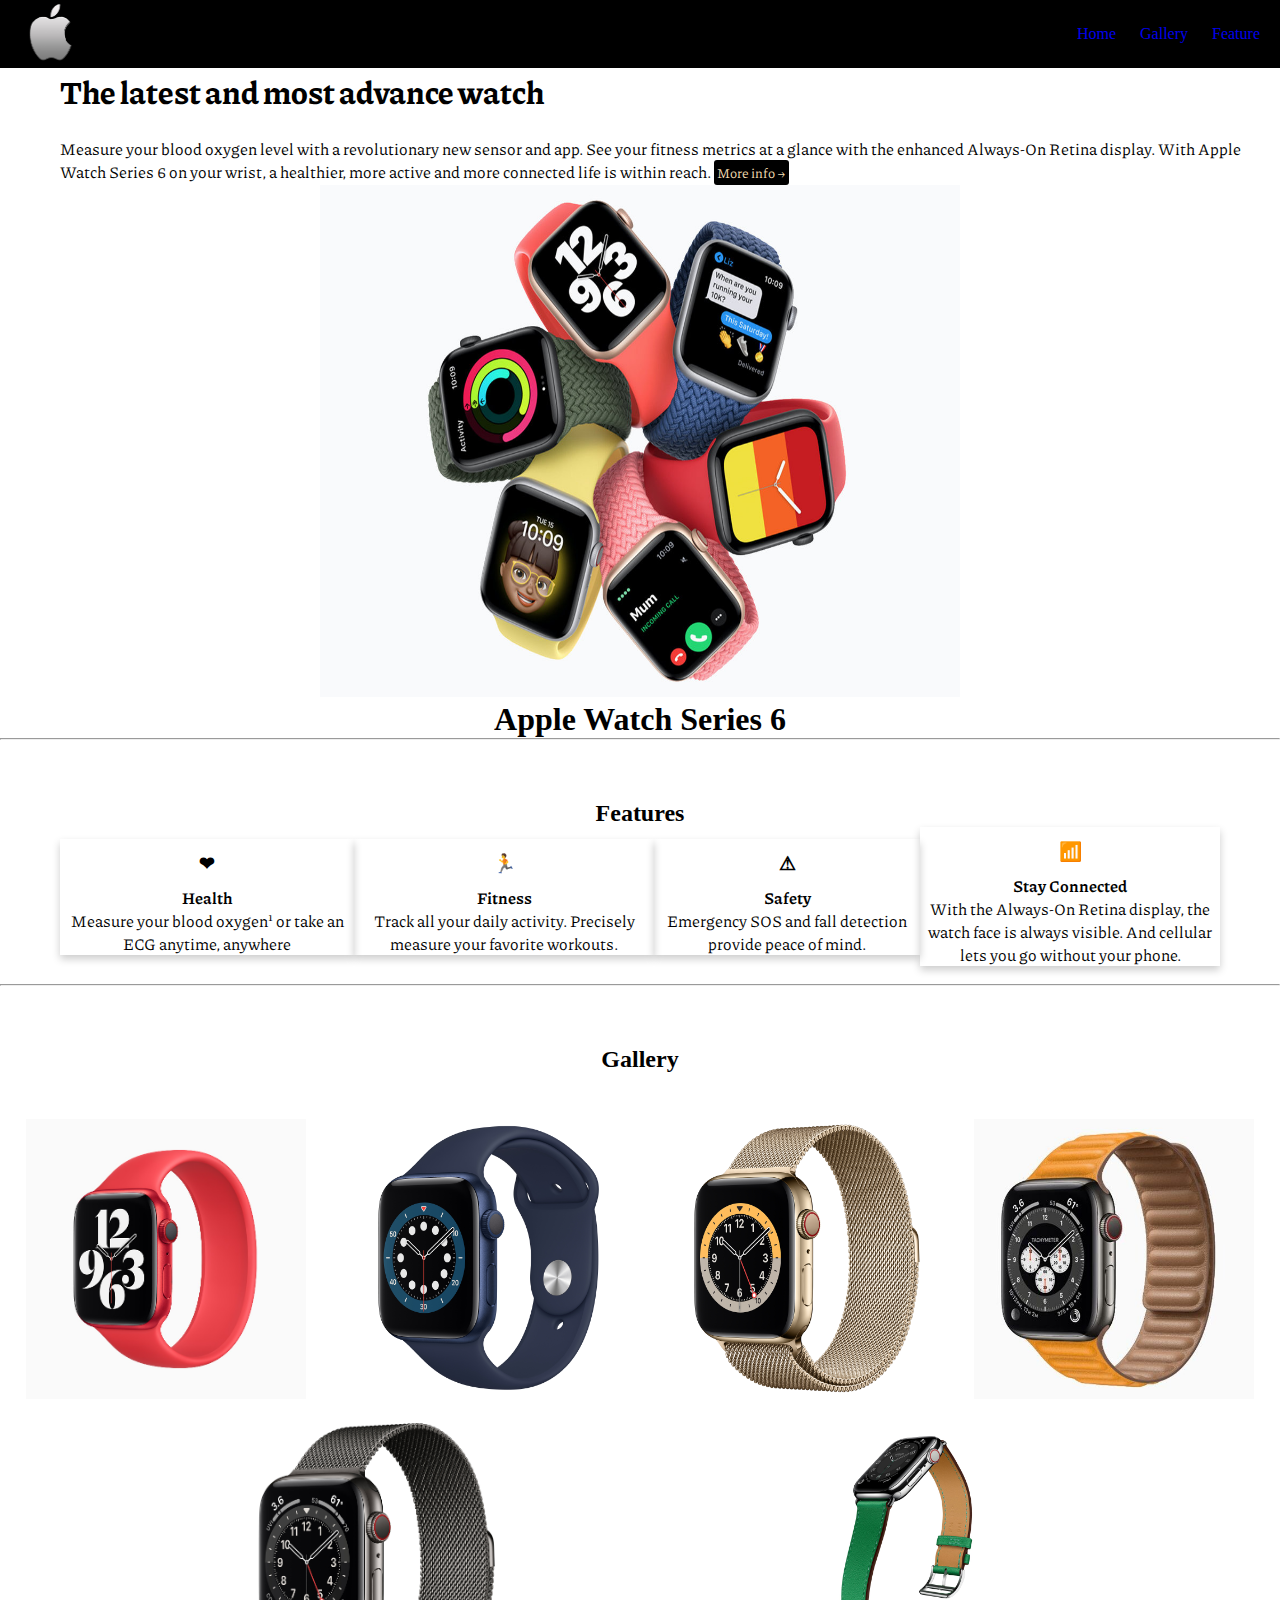
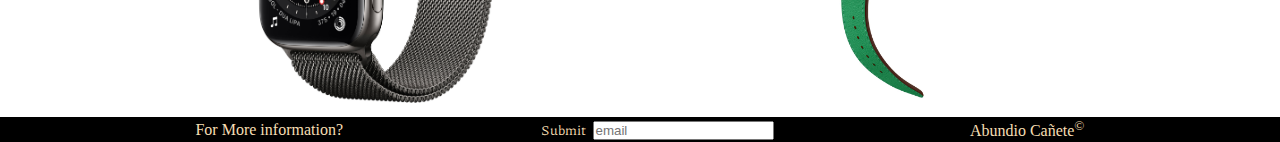
==== Landing page + form/appleWatchSeries6.html @ a5534bf5 "Landing Page" ====
<!DOCTYPE html>
<html lang="en">

<head>
    <meta charset="UTF-8">
    <meta name="viewport" content="width=device-width, initial-scale=1.0">
    <link rel="stylesheet" href="applewatchs6.css">
    <link rel="preconnect" href="https://fonts.gstatic.com">
    <link href="https://fonts.googleapis.com/css2?family=Piazzolla:wght@100;400;700&display=swap" rel="stylesheet">
    <title>Apple Watch Series 6</title>
</head>

<body>
    <header id="header">
        <div class="logo">
            <img src="applelogo.png" id="header-img">
        </div>
        <div class="nav-right">
            <nav id="nav-link">
                <ul>
                    <li><a href="#header">Home</a> </li>
                    <li><a href="#gallery2">Gallery</a> </li>
                    <li><a href="#feat">Feature</a> </li>
                </ul>
            </nav>
        </div>
    </header>
    <section class="Description">
        <div class="desc">
            <h1>The latest and most advance watch</h1><br>
            <p>Measure your blood oxygen level with a revolutionary new sensor and app. See your fitness metrics at a
                glance with the enhanced Always-On Retina display. With Apple Watch Series 6 on your wrist, a healthier,
                more active and more connected life is within reach. <a href=""><button>More info &#x2192;</button></a>
            </p>
        </div>
        <div>
            <img src="applewatch1.jpg" alt="" id="appleWatches">
        </div>
    </section>
    <main id="mainContent">
        <h1 class="appleHead">Apple Watch Series 6</h1>
        <hr>
        <h2 id="feat">Features</h2>
        <div id="features">
             <div class="features2">
                <h3>&#10084;</h3>
                <h4>Health</h4>
                <p>Measure your blood oxygen¹ or take an ECG anytime, anywhere</p>
            </div>
            <div class="features2">
                <h3>&#127939;</h3>
                <h4>Fitness</h4>
                <p>Track all your daily activity. Precisely measure your favorite workouts.</p>
            </div>
            <div class="features2">
                <h3>&#x26A0;</h3>
                <h4>Safety</h4>
                <p>Emergency SOS and fall detection provide peace of mind.</p>
            </div>
            <div class="features2">
                <h3>&#x1f4f6;</h3>
                <h4>Stay Connected</h4>
                <p>With the Always-On Retina display, the watch face is always visible. And cellular lets you go without
                    your phone.</p>
            </div>
        </div>
          <br>
         <hr>
         <h2 id="gallery2">Gallery</h2>
          <br><br>
         <div class="gallery1">
             <div class="Gallery">
                 <img src="applewatch2.jpg" alt="">
             </div>
             <div class="Gallery"><img src="applewatch3.jpg" alt=""></div>
             <div class="Gallery"><img src="applewatch4.jpg" alt=""></div>
             <div class="Gallery"><img src="applewatch5.jpg" alt=""></div>
             <div class="Gallery"><img src="applewatch6.jpg" alt=""></div>
             <div class="Gallery"><img src="applewatch7.jpg" alt=""></div>
         </div>

    </main>
    
    <footer>
        <p>For More information?</p>
        <div>
         <form action="" method="get" class="email">
             <label for="email"><Button>Submit</Button></label>
             <input type="email" name="email" placeholder="email" required> 
         </form>
        </div>
         <div>
            <p>Abundio Cañete<sup>&copy;</sup></p>
        </div>
    </footer>
  

</body>

</html>
---- Landing page + form/applewatchs6.css ----
* {
    margin: 0;
    padding: 0;
    box-sizing: border-box;
}

#header {
    margin: auto;
    display: flex;
    flex-wrap: wrap;
    overflow: hidden;
    display: flex;
    align-items: center;
    justify-content: space-between;
    background: black;
}

#header-img {
    height: 5vw;
    width: 8vw;
}

#nav-link li {
    list-style-type: none;
    color: wheat;
    margin-right: 20px;
    padding: 90px, 10px;
    display: inline-block;
    vertical-align: top;

}

.Description {
    display: flex;
    flex-wrap: wrap;
    align-items: center;
    justify-content: center;
}

#appleWatches {
    height: 40vw;
    width: 50vw;
}

.desc {
    margin-left: 60px;
    font-family: 'Piazzolla', serif;
}

button {
    background-color: black;
    font-family: 'Piazzolla', serif;
    padding: 3px;
    border: none;
    border-radius: 3px;
    color: wheat;
}

.appleHead {
    text-align: center;
}

h2 {
    text-align: center;
    margin-top: 60px;
}

h4 {
    margin-top: 10px;
}

h3 {
    margin-top: 10px;
}
a{
    text-decoration: none;
}

#features {
    display: flex;
    align-items: center;
    justify-content: space-between;
    flex-direction: row;
    margin-right: 60px;
    margin-left: 60px;
    font-family: 'Piazzolla', serif;
}

.features2 {
    box-shadow: 0 4px 8px 0 rgba(0, 0, 0, 0.2);
    max-width: 300px;
    margin: auto;
    display: block; 
    text-align: center;
}
.Gallery img{
    height: 300px;
    min-width: 300px;
    padding:10px;
}
.gallery1{
    display:flex;
    justify-content: space-evenly;
    flex-wrap: wrap;
    min-width: 36.6vw;
}
footer{
    background-color: black;
    color:wheat;
    display:flex;
    flex-wrap: wrap;
    justify-content: space-evenly;
    align-items: center;
}
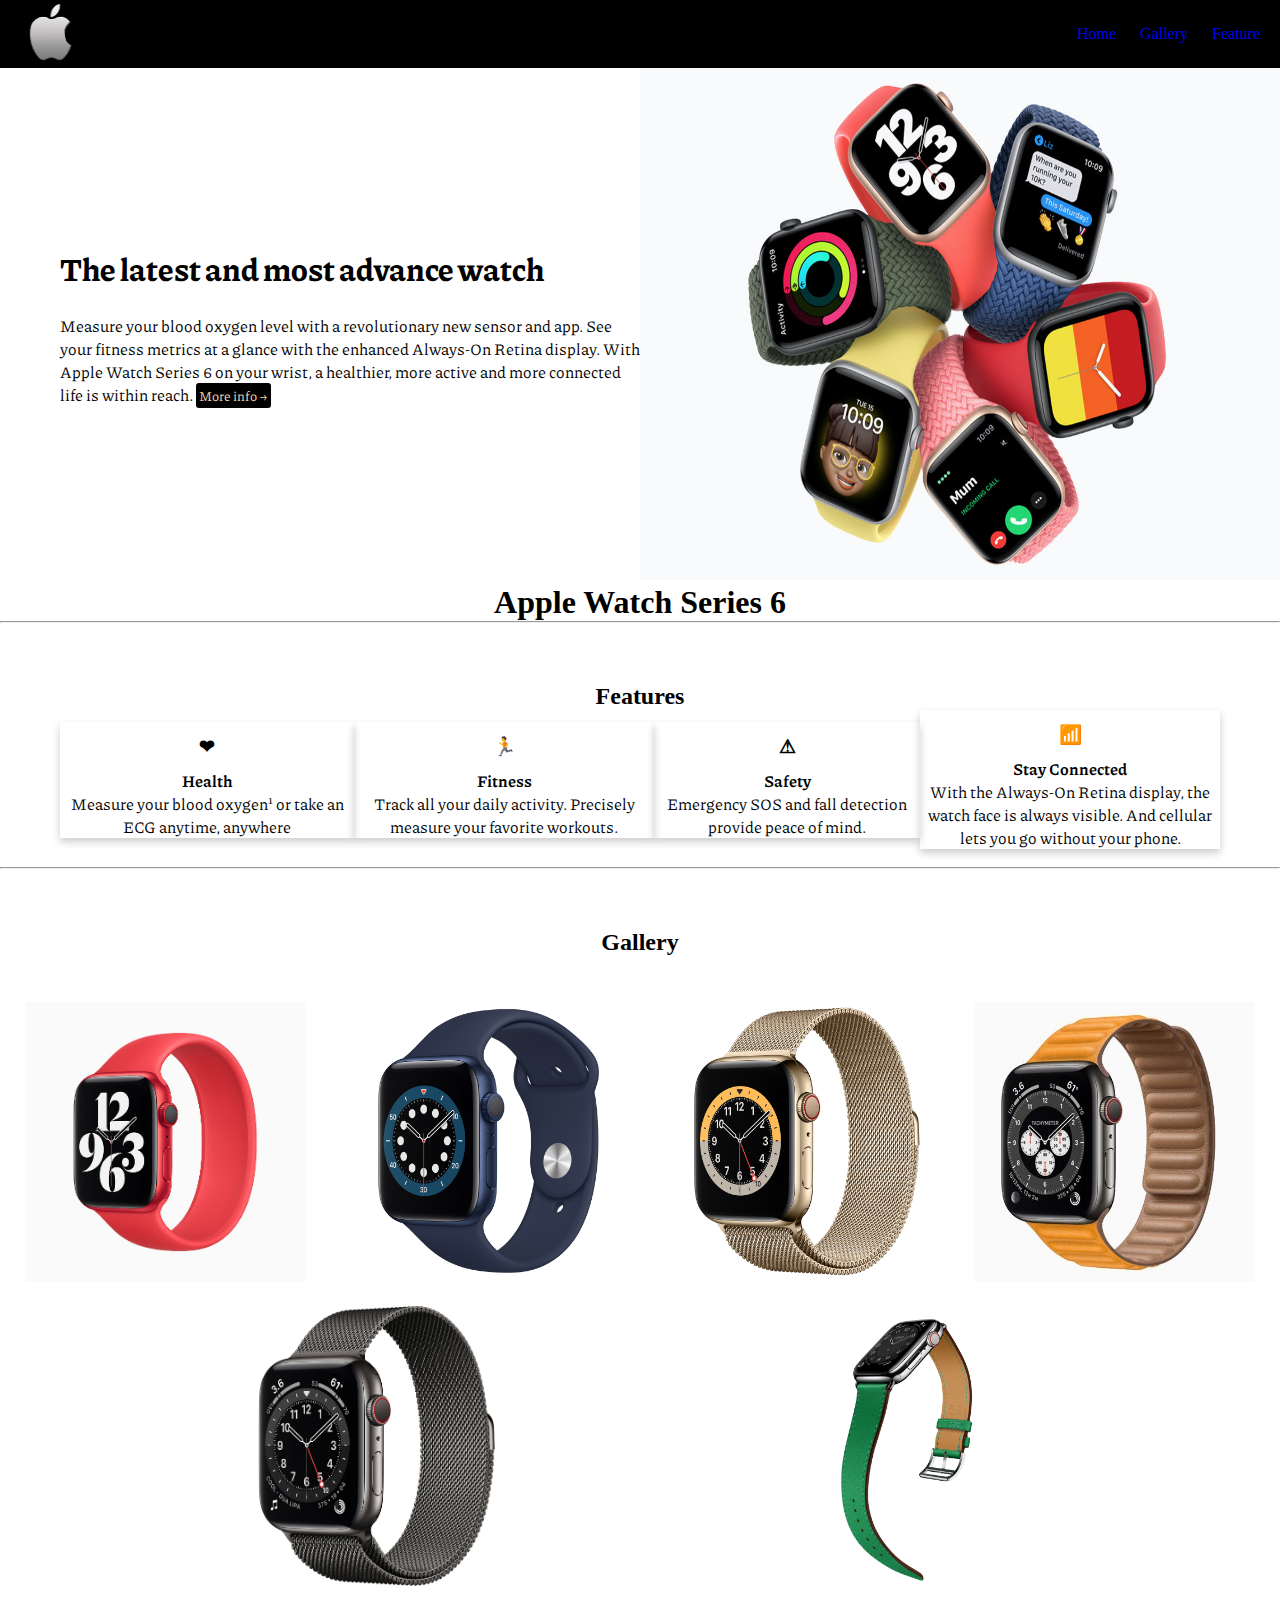
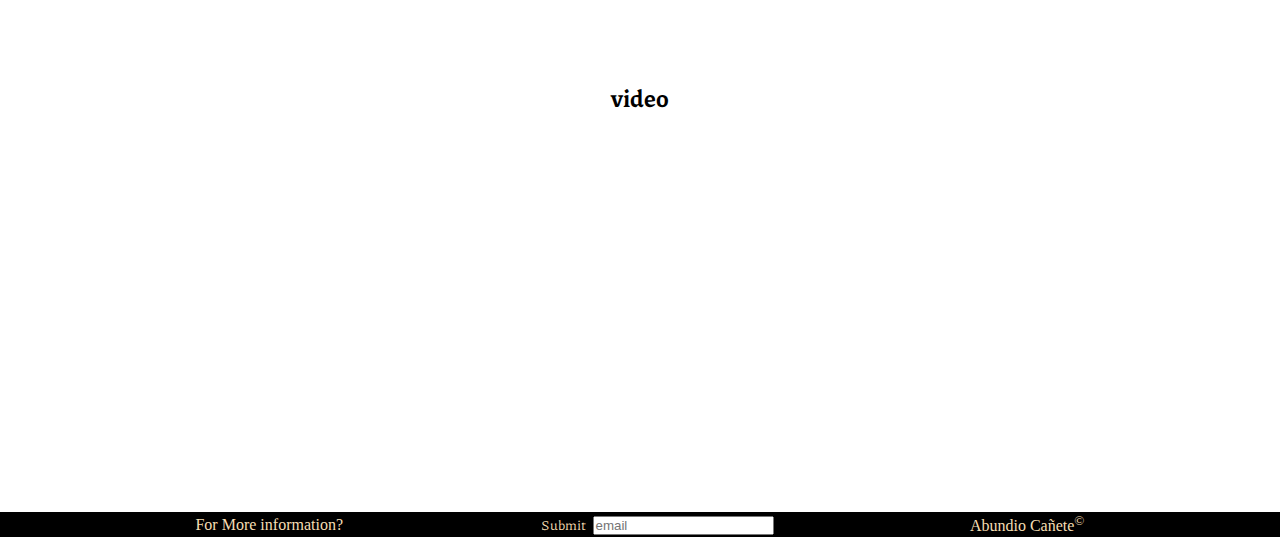
==== commit cfe2d126: "new landing page" ====
--- a/Landing page + form/appleWatchSeries6.html
+++ b/Landing page + form/appleWatchSeries6.html
@@ -42,7 +42,7 @@
         <hr>
         <h2 id="feat">Features</h2>
         <div id="features">
-             <div class="features2">
+            <div class="features2">
                 <h3>&#10084;</h3>
                 <h4>Health</h4>
                 <p>Measure your blood oxygen¹ or take an ECG anytime, anywhere</p>
@@ -64,36 +64,43 @@
                     your phone.</p>
             </div>
         </div>
-          <br>
-         <hr>
-         <h2 id="gallery2">Gallery</h2>
-          <br><br>
-         <div class="gallery1">
-             <div class="Gallery">
-                 <img src="applewatch2.jpg" alt="">
-             </div>
-             <div class="Gallery"><img src="applewatch3.jpg" alt=""></div>
-             <div class="Gallery"><img src="applewatch4.jpg" alt=""></div>
-             <div class="Gallery"><img src="applewatch5.jpg" alt=""></div>
-             <div class="Gallery"><img src="applewatch6.jpg" alt=""></div>
-             <div class="Gallery"><img src="applewatch7.jpg" alt=""></div>
-         </div>
+        <br>
+        <hr>
+        <h2 id="gallery2">Gallery</h2>
+        <br><br>
+        <div class="gallery1">
+            <div class="Gallery">
+                <img src="applewatch2.jpg" alt="">
+            </div>
+            <div class="Gallery"><img src="applewatch3.jpg" alt=""></div>
+            <div class="Gallery"><img src="applewatch4.jpg" alt=""></div>
+            <div class="Gallery"><img src="applewatch5.jpg" alt=""></div>
+            <div class="Gallery"><img src="applewatch6.jpg" alt=""></div>
+            <div class="Gallery"><img src="applewatch7.jpg" alt=""></div>
+        </div>
+        <div id="video">
+            <h2>video</h2><br>
+            <iframe width="560" height="315" src="https://www.youtube.com/embed/TCMnrssX1NE" frameborder="0"
+                allow="accelerometer; autoplay; clipboard-write; encrypted-media; gyroscope; picture-in-picture"
+                allowfullscreen></iframe>
+        </div>
 
     </main>
-    
+
+
     <footer>
         <p>For More information?</p>
         <div>
-         <form action="" method="get" class="email">
-             <label for="email"><Button>Submit</Button></label>
-             <input type="email" name="email" placeholder="email" required> 
-         </form>
+            <form action="" method="get" class="email">
+                <label for="email"><Button>Submit</Button></label>
+                <input type="email" name="email" placeholder="email" required>
+            </form>
         </div>
-         <div>
+        <div>
             <p>Abundio Cañete<sup>&copy;</sup></p>
         </div>
     </footer>
-  
+
 
 </body>
 
--- a/Landing page + form/applewatchs6.css
+++ b/Landing page + form/applewatchs6.css
@@ -32,7 +32,7 @@
 
 .Description {
     display: flex;
-    flex-wrap: wrap;
+    flex-direction: row;
     align-items: center;
     justify-content: center;
 }
@@ -112,4 +112,21 @@
     justify-content: space-evenly;
     align-items: center;
 }
+#video{
+    margin-top: 20px;
+    text-align: center;
+    display: flex;
+    align-items: center;
+    flex-flow: column;
+    justify-content: center;
+    font-family: 'Piazzolla', serif;
+    margin-bottom: 60px;
+}
 
+@media all and (max-width: 500px){
+    .Gallery img{
+        height: 100px;
+        min-width: 100px;
+        padding:10px;
+    }
+}